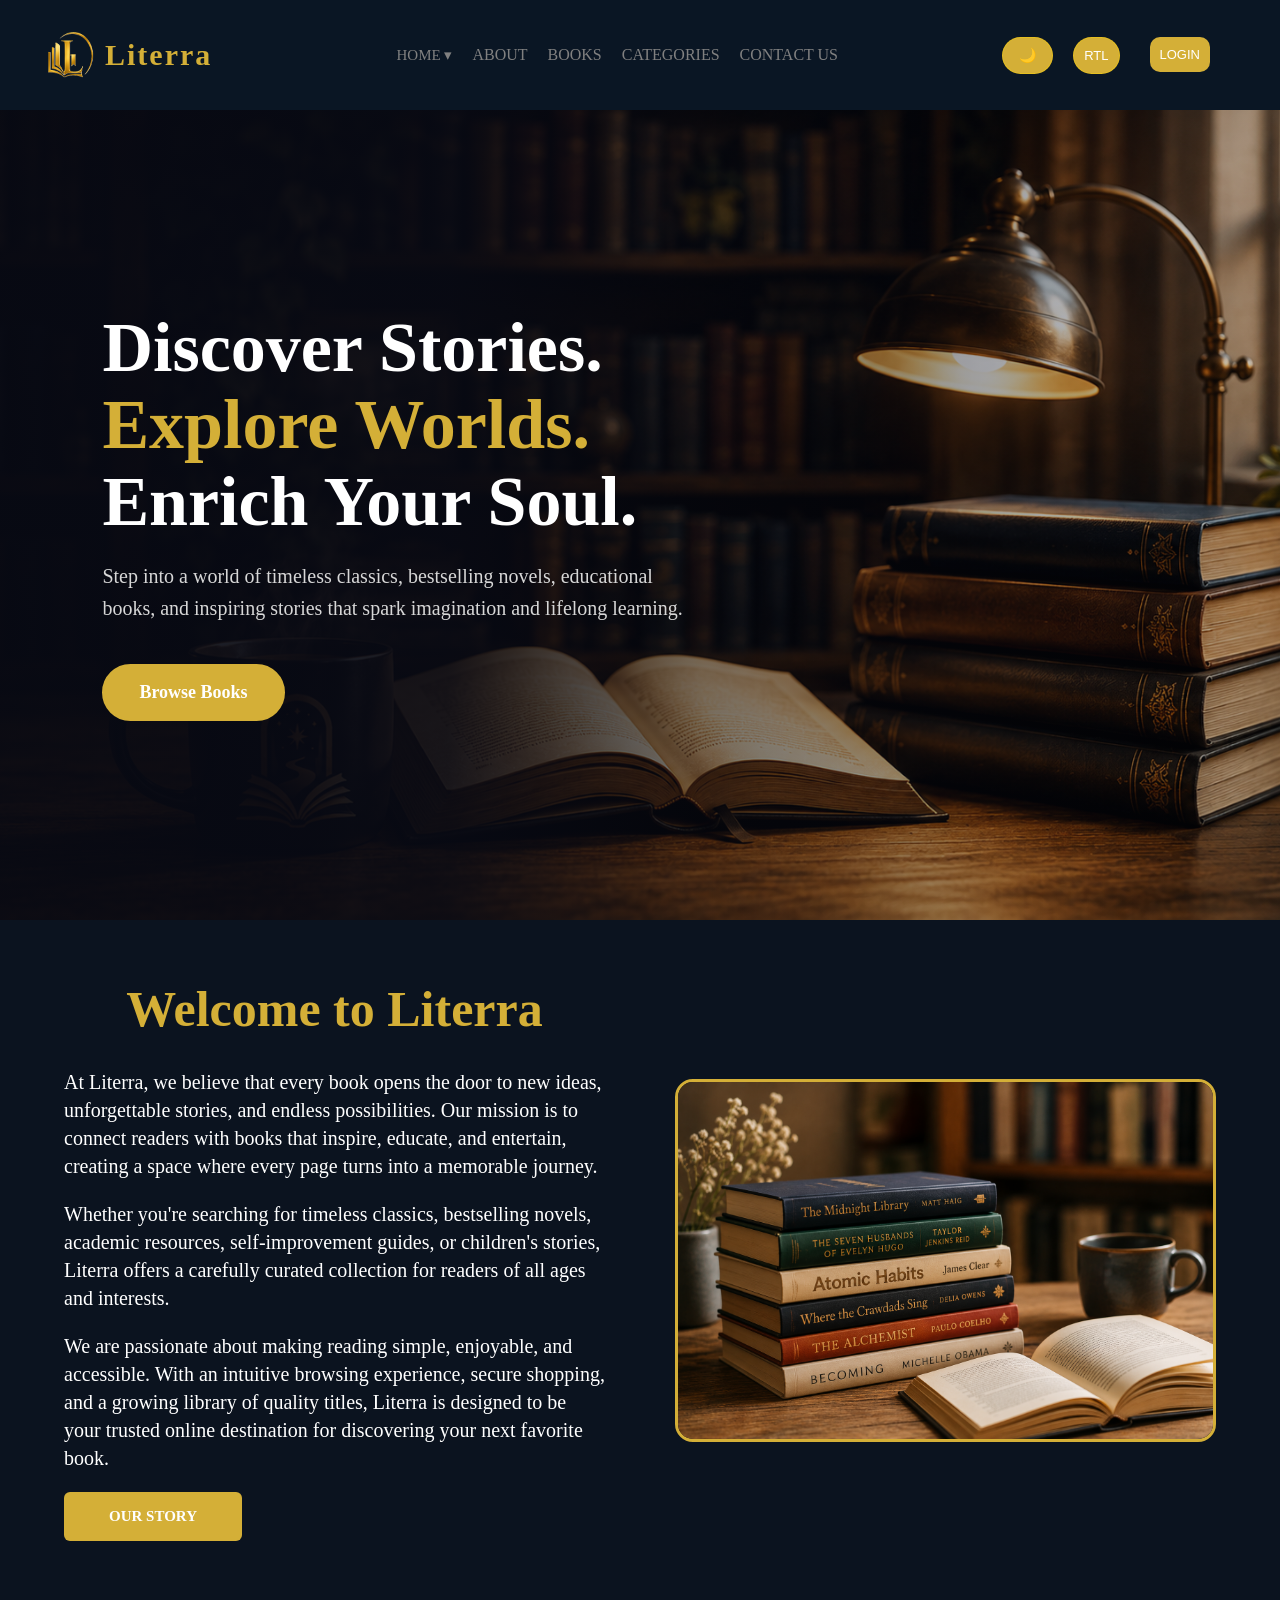
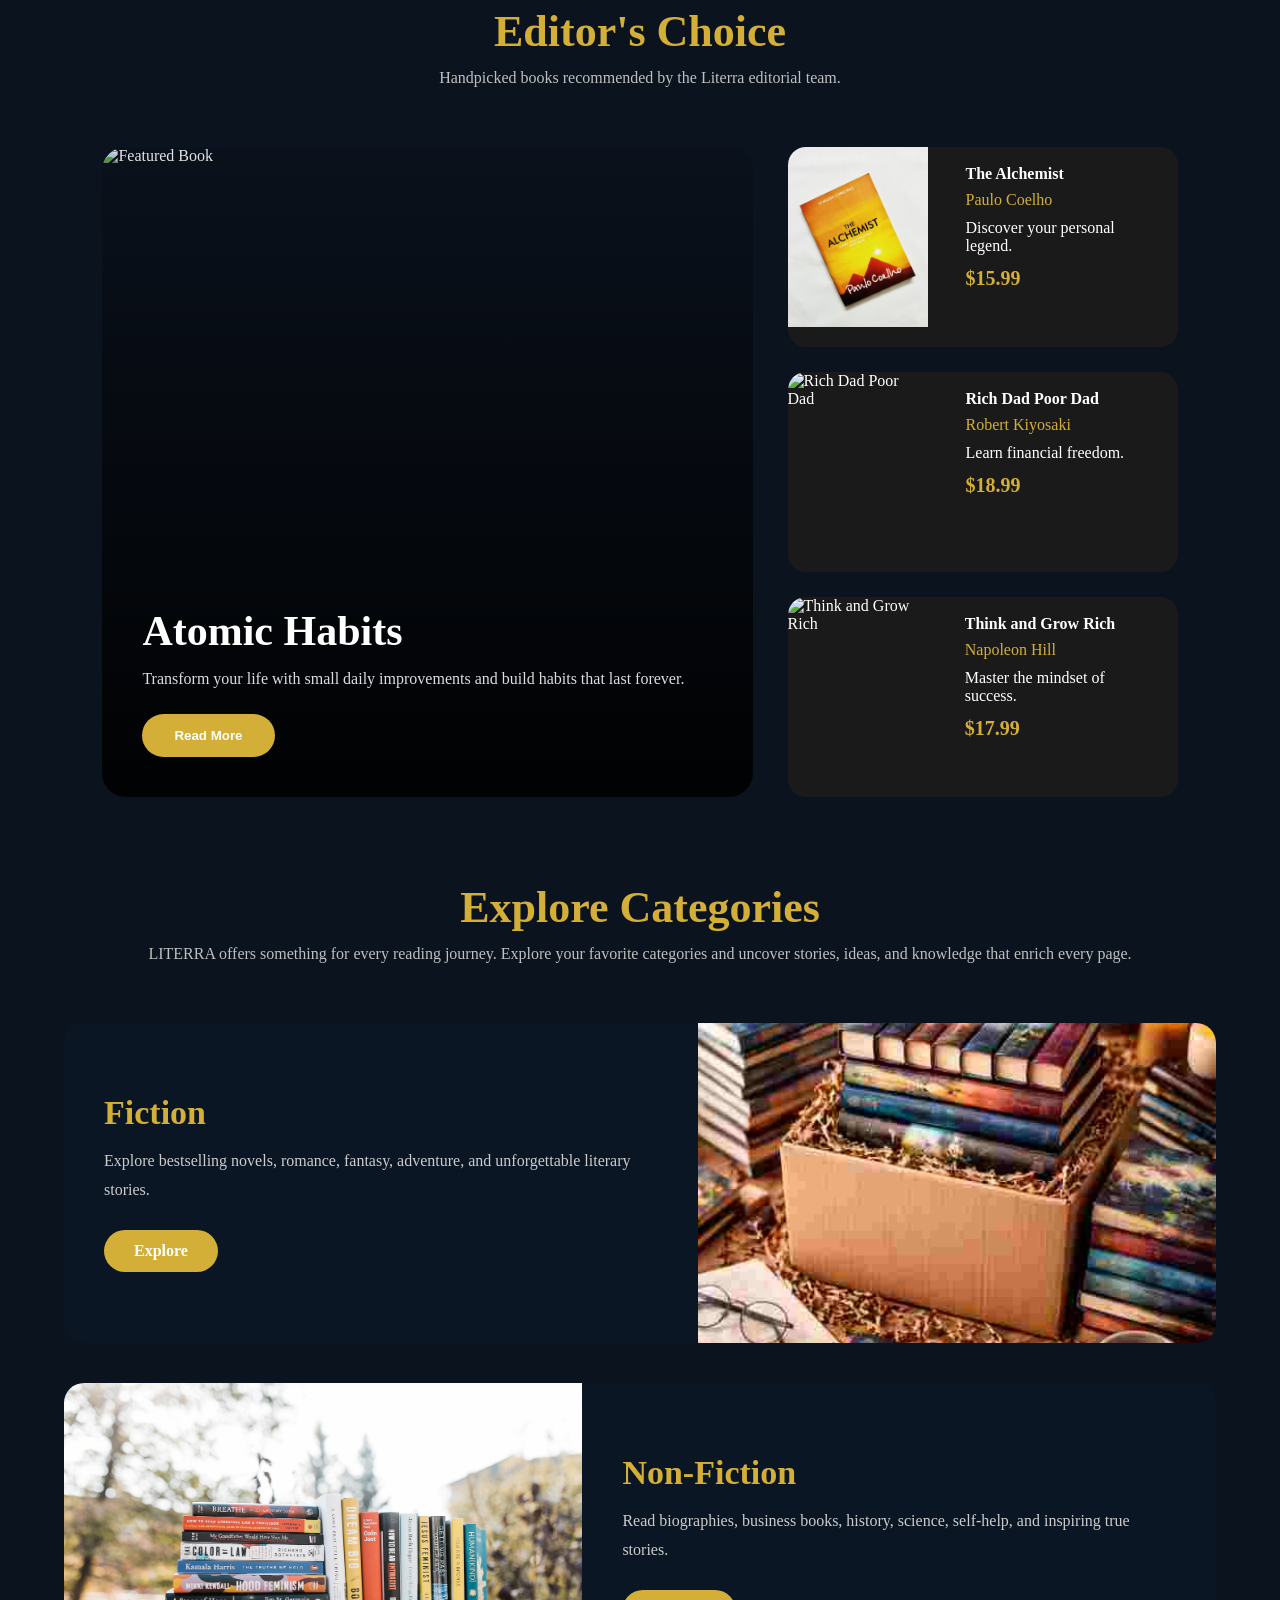
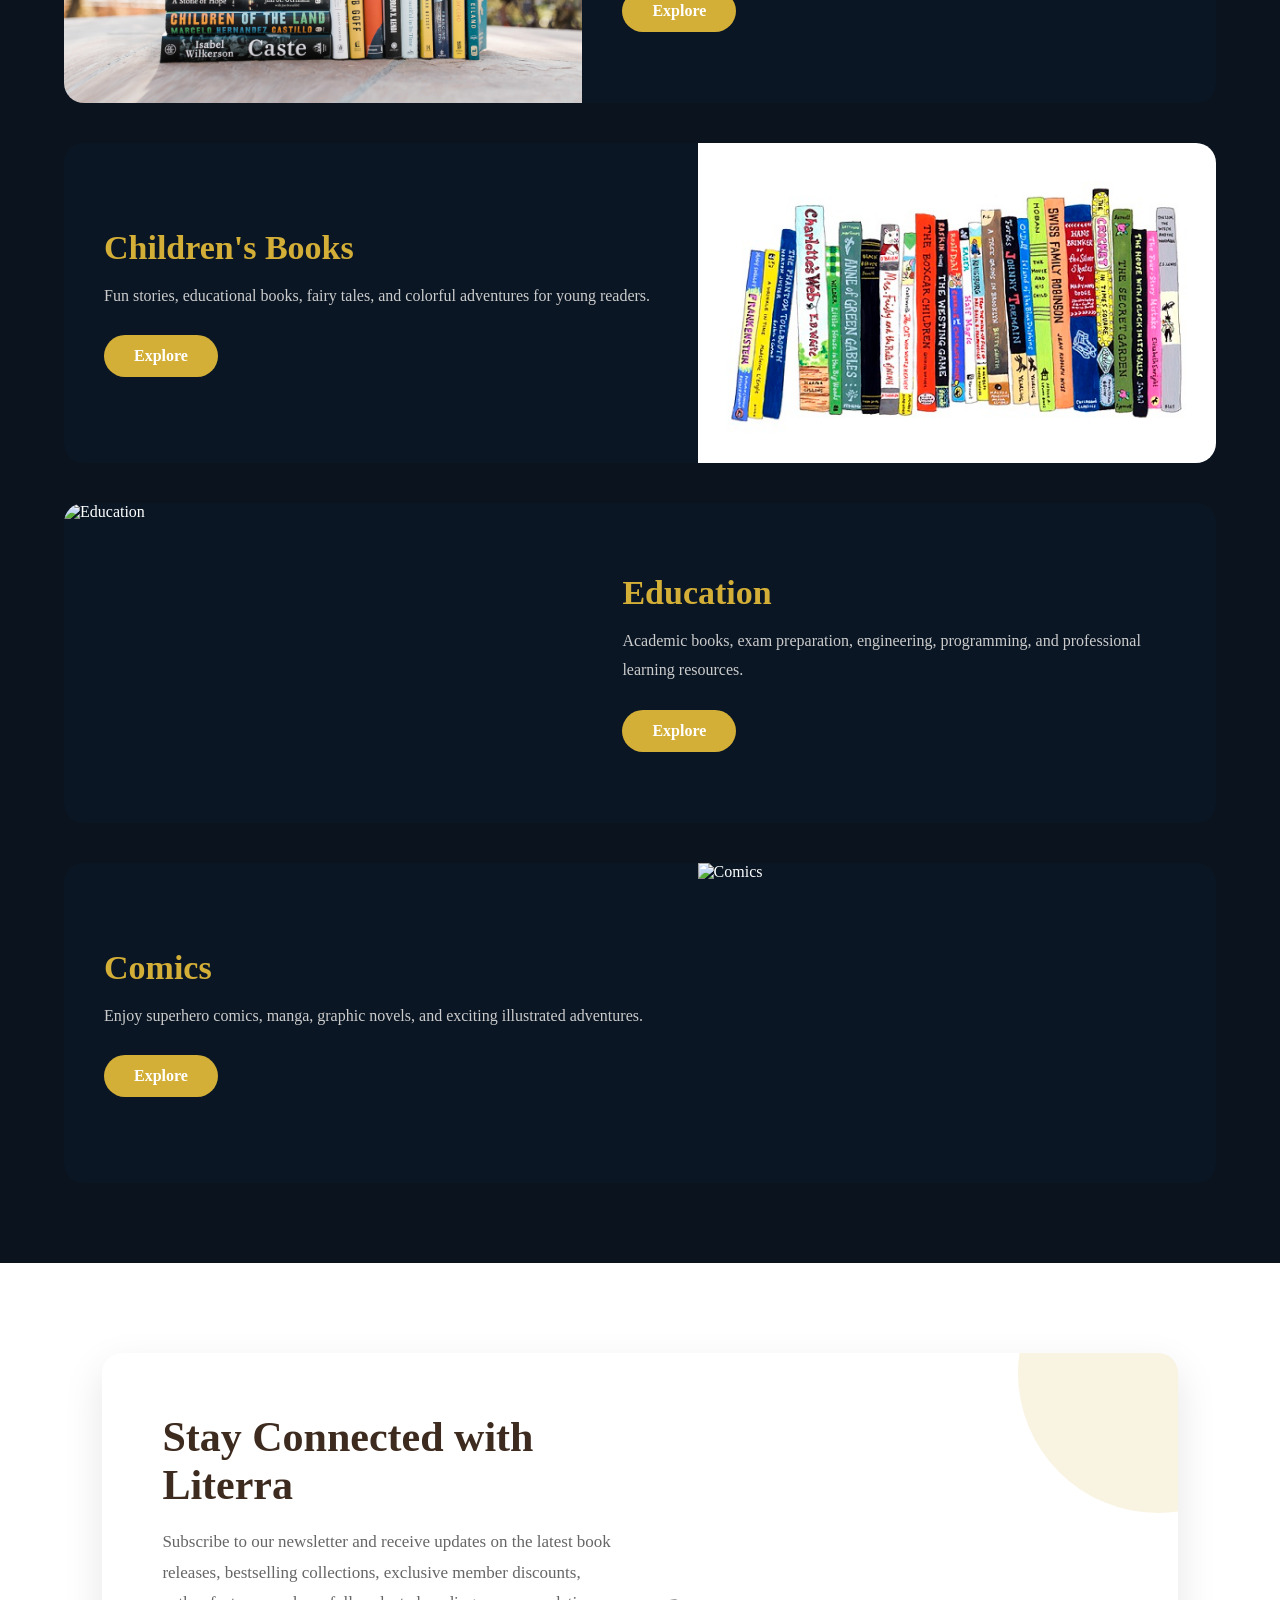
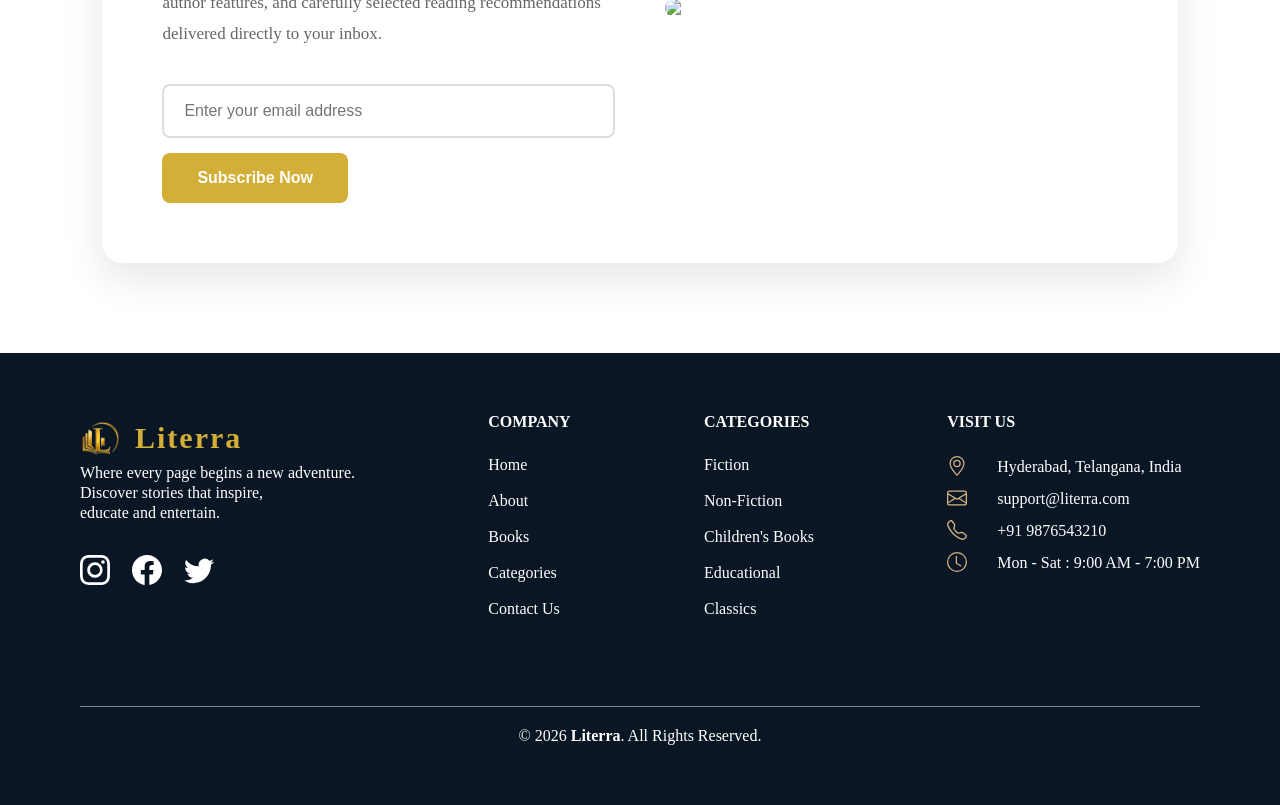
==== index.html @ e7acd0fe "first commit" ====
<!DOCTYPE html>
<html lang="en">
<head>
<meta charset="UTF-8">
<meta name="viewport" content="width=device-width, initial-scale=1.0">
<title>Literra</title>
<link rel="stylesheet" href="home.css">
</head>


<body>
    <header>
    <div class="logo">
        <img src="booksimg/logo.png" alt="Logo">
        <h1>Literra</h1>
    </div>

    <nav>
         <ul>
            <li class="dropdown">
                <a href="index.html" class="dropdown-btn">Home ▾</a>
                    <ul class="dropdown-menu">
                        <li><a href="index.html">Home 1</a></li>
                        <li><a href="home2.html">Home 2</a></li>
                    </ul>
            </li>
        <a href="ABOUT.HTML">About</a>
        <a href="books.html">Books</a>
        <a href="categories.html">Categories</a>
        <a href="contactus.html">Contact Us</a>
        </ul>
    </nav>

    <div class="buttons">
         <button class="icon-btn" id="themeBtn">🌙</button>
      <button id="rtlBtn">RTL</button>
      <a href="login.html"><button class="kiran">LOGIN</button></a>
    </div>

    </header>

<section class="hero">
  <div class="hero-content">
  <h1>
   Discover Stories.<br>
   <span>Explore Worlds.</span><br>
    Enrich Your Soul.
   </h1>
   <p>
   Step into a world of timeless classics, bestselling novels,
   educational books, and inspiring stories that spark imagination
   and lifelong learning.
   </p>
    <div class="buttons">
     <a href="#" class="btn explore">Browse Books</a>
    </div>
   </div>
</section>

<section class="about">
    <div class="about-text">

        <h1> Welcome to Literra</h1>

        <p>
           At Literra, we believe that every book opens the door to new ideas, unforgettable 
           stories, and endless possibilities. Our mission is to connect readers with books that
           inspire, educate, and entertain, creating a space where every page turns into a 
           memorable journey.
        </p>

        <p>
            Whether you're searching for timeless classics, bestselling novels, academic resources,
            self-improvement guides, or children's stories, Literra offers a carefully 
            curated collection for readers of all ages and interests.
        </p>

        <p>
            We are passionate about making reading simple, enjoyable, and accessible. With an 
            intuitive browsing experience, secure shopping, and a growing library of quality titles, 
            Literra is designed to be your trusted online destination for discovering your next 
            favorite book.
        </p>

        <a href="#" class="btn">OUR STORY</a>

    </div>

    <div class="about-image">
        <img src="booksimg/abouthome.png" alt="about">
    </div>
</section>

<section class="magazine-books">

<div class="title">
<h2>Editor's Choice</h2>
<p>Handpicked books recommended by the Literra editorial team.</p>
</div>

<div class="layout">

<div class="featured">

<img src="https://images.unsplash.com/photo-1544947950-fa07a98d237f?w=1200" alt="Featured Book">

<div class="overlay">

<div>

<h3>Atomic Habits</h3>

<p>
Transform your life with small daily improvements and build habits that last forever.
</p>

<button>Read More</button>

</div>

</div>

</div>

<div class="side-books">

<div class="book">

<img src="booksimg/THEALCHEMIST.webp" alt="The Alchemist">

<div class="info">

<h4>The Alchemist</h4>

<div class="author">Paulo Coelho</div>

<p>Discover your personal legend.</p>

<div class="price">$15.99</div>

</div>

</div>

<div class="book">

<img src="https://images.unsplash.com/photo-1519682337058-a94d519337bc?w=500" alt="Rich Dad Poor Dad">

<div class="info">

<h4>Rich Dad Poor Dad</h4>

<div class="author">Robert Kiyosaki</div>

<p>Learn financial freedom.</p>

<div class="price">$18.99</div>

</div>

</div>

<div class="book">

<img src="https://images.unsplash.com/photo-1495446815901-a7297e633e8d?w=500" alt="Think and Grow Rich">

<div class="info">

<h4>Think and Grow Rich</h4>

<div class="author">Napoleon Hill</div>

<p>Master the mindset of success.</p>

<div class="price">$17.99</div>
</div>
</div>
</div>
</div>
</section>

<section class="categories">

<div class="title">
<h2>Explore Categories</h2>
<p>LITERRA offers something for every reading journey. Explore your favorite categories and uncover stories, ideas, and knowledge that enrich every page.</p>
</div>

<div class="category">
<div class="image">
<img src="booksimg/fiction.jpg" alt="Fiction">
</div>
<div class="content">
<h3>Fiction</h3>
<p>Explore bestselling novels, romance, fantasy, adventure, and unforgettable literary stories.</p>
<a href="#">Explore</a>
</div>
</div>

<div class="category">
<div class="image">
<img src="booksimg/nonfiction.jpg" alt="Non-Fiction">
</div>
<div class="content">
<h3>Non-Fiction</h3>
<p>Read biographies, business books, history, science, self-help, and inspiring true stories.</p>
<a href="#">Explore</a>
</div>
</div>

<div class="category">
<div class="image">
<img src="booksimg/childrenbooks.jpg" alt="Children's Books">
</div>
<div class="content">
<h3>Children's Books</h3>
<p>Fun stories, educational books, fairy tales, and colorful adventures for young readers.</p>
<a href="#">Explore</a>
</div>
</div>

<div class="category">
<div class="image">
<img src="https://images.unsplash.com/photo-1524995997946-a1c2e315a42f?w=1000" alt="Education">
</div>
<div class="content">
<h3>Education</h3>
<p>Academic books, exam preparation, engineering, programming, and professional learning resources.</p>
<a href="#">Explore</a>
</div>
</div>

<div class="category">
<div class="image">
<img src="https://images.unsplash.com/photo-1511108690759-009324a90311?w=1000" alt="Comics">
</div>
<div class="content">
<h3>Comics</h3>
<p>Enjoy superhero comics, manga, graphic novels, and exciting illustrated adventures.</p>
<a href="#">Explore</a>
</div>
</div>

</section>

<section class="newsletter">

<div class="newsletter-box">

    <div class="newsletter-content">
        <h2>Stay Connected with Literra</h2>

        <p>
            Subscribe to our newsletter and receive updates on the latest book
            releases, bestselling collections, exclusive member discounts,
            author features, and carefully selected reading recommendations
            delivered directly to your inbox.
        </p>

        <form class="newsletter-form">
            <input type="email" placeholder="Enter your email address" required>
            <button type="submit">Subscribe Now</button>
        </form>
    </div>

    <div class="newsletter-image">
        <img src="https://images.unsplash.com/photo-1512820790803-83ca734da794?w=600" alt="Books">
    </div>

</div>
</section>

<footer>
<div class="footer">

    <div class="box">

        <div class="logo-container">
        <img src="booksimg/logo.png" alt="Literra Logo" class="logo">
        <h1 class="logo-name">Literra</h1>
        </div>
        <p>
            Where every page begins a new adventure.<br>
            Discover stories that inspire,<br>
            educate and entertain.
        </p>

        <div class="social">

            <i class="fab fa-instagram"> <svg xmlns="http://www.w3.org/2000/svg" width="30" height="30" fill="currentColor" class="bi bi-instagram" viewBox="0 0 16 16">
  <path d="M8 0C5.829 0 5.556.01 4.703.048 3.85.088 3.269.222 2.76.42a3.9 3.9 0 0 0-1.417.923A3.9 3.9 0 0 0 .42 2.76C.222 3.268.087 3.85.048 4.7.01 5.555 0 5.827 0 8.001c0 2.172.01 2.444.048 3.297.04.852.174 1.433.372 1.942.205.526.478.972.923 1.417.444.445.89.719 1.416.923.51.198 1.09.333 1.942.372C5.555 15.99 5.827 16 8 16s2.444-.01 3.298-.048c.851-.04 1.434-.174 1.943-.372a3.9 3.9 0 0 0 1.416-.923c.445-.445.718-.891.923-1.417.197-.509.332-1.09.372-1.942C15.99 10.445 16 10.173 16 8s-.01-2.445-.048-3.299c-.04-.851-.175-1.433-.372-1.941a3.9 3.9 0 0 0-.923-1.417A3.9 3.9 0 0 0 13.24.42c-.51-.198-1.092-.333-1.943-.372C10.443.01 10.172 0 7.998 0zm-.717 1.442h.718c2.136 0 2.389.007 3.232.046.78.035 1.204.166 1.486.275.373.145.64.319.92.599s.453.546.598.92c.11.281.24.705.275 1.485.039.843.047 1.096.047 3.231s-.008 2.389-.047 3.232c-.035.78-.166 1.203-.275 1.485a2.5 2.5 0 0 1-.599.919c-.28.28-.546.453-.92.598-.28.11-.704.24-1.485.276-.843.038-1.096.047-3.232.047s-2.39-.009-3.233-.047c-.78-.036-1.203-.166-1.485-.276a2.5 2.5 0 0 1-.92-.598 2.5 2.5 0 0 1-.6-.92c-.109-.281-.24-.705-.275-1.485-.038-.843-.046-1.096-.046-3.233s.008-2.388.046-3.231c.036-.78.166-1.204.276-1.486.145-.373.319-.64.599-.92s.546-.453.92-.598c.282-.11.705-.24 1.485-.276.738-.034 1.024-.044 2.515-.045zm4.988 1.328a.96.96 0 1 0 0 1.92.96.96 0 0 0 0-1.92m-4.27 1.122a4.109 4.109 0 1 0 0 8.217 4.109 4.109 0 0 0 0-8.217m0 1.441a2.667 2.667 0 1 1 0 5.334 2.667 2.667 0 0 1 0-5.334"/>
</svg></i>
            <i class="fab fa-facebook"> <svg xmlns="http://www.w3.org/2000/svg" width="30" height="30" fill="currentColor" class="bi bi-facebook" viewBox="0 0 16 16">
  <path d="M16 8.049c0-4.446-3.582-8.05-8-8.05C3.58 0-.002 3.603-.002 8.05c0 4.017 2.926 7.347 6.75 7.951v-5.625h-2.03V8.05H6.75V6.275c0-2.017 1.195-3.131 3.022-3.131.876 0 1.791.157 1.791.157v1.98h-1.009c-.993 0-1.303.621-1.303 1.258v1.51h2.218l-.354 2.326H9.25V16c3.824-.604 6.75-3.934 6.75-7.951"/>
</svg></i>
            <i class="fab fa-twitter"> <svg xmlns="http://www.w3.org/2000/svg" width="30" height="30" fill="currentColor" class="bi bi-twitter" viewBox="0 0 16 16">
  <path d="M5.026 15c6.038 0 9.341-5.003 9.341-9.334q.002-.211-.006-.422A6.7 6.7 0 0 0 16 3.542a6.7 6.7 0 0 1-1.889.518 3.3 3.3 0 0 0 1.447-1.817 6.5 6.5 0 0 1-2.087.793A3.286 3.286 0 0 0 7.875 6.03a9.32 9.32 0 0 1-6.767-3.429 3.29 3.29 0 0 0 1.018 4.382A3.3 3.3 0 0 1 .64 6.575v.045a3.29 3.29 0 0 0 2.632 3.218 3.2 3.2 0 0 1-.865.115 3 3 0 0 1-.614-.057 3.28 3.28 0 0 0 3.067 2.277A6.6 6.6 0 0 1 .78 13.58a6 6 0 0 1-.78-.045A9.34 9.34 0 0 0 5.026 15"/>
</svg></i>

        </div>

    </div>

    <div class="box">

        <h3>COMPANY</h3>

        <a href="#">Home</a>
        <a href="#">About</a>
        <a href="#">Books</a>
        <a href="#">Categories</a>
        <a href="#">Contact Us</a>

    </div>

    <div class="box">

        <h3>CATEGORIES</h3>

        <a href="#">Fiction</a>
        <a href="#">Non-Fiction</a>
        <a href="#">Children's Books</a>
        <a href="#">Educational</a>
        <a href="#">Classics</a>

    </div>

    

    <div class="box contact">

        <h3> VISIT US</h3>

        <p>
            <i class="fa-solid fa-location-dot"> <svg xmlns="http://www.w3.org/2000/svg" width="20" height="20" fill="currentColor" class="bi bi-geo-alt" viewBox="0 0 16 16">
  <path d="M12.166 8.94c-.524 1.062-1.234 2.12-1.96 3.07A32 32 0 0 1 8 14.58a32 32 0 0 1-2.206-2.57c-.726-.95-1.436-2.008-1.96-3.07C3.304 7.867 3 6.862 3 6a5 5 0 0 1 10 0c0 .862-.305 1.867-.834 2.94M8 16s6-5.686 6-10A6 6 0 0 0 2 6c0 4.314 6 10 6 10"/>
  <path d="M8 8a2 2 0 1 1 0-4 2 2 0 0 1 0 4m0 1a3 3 0 1 0 0-6 3 3 0 0 0 0 6"/>
</svg></i>
            Hyderabad, Telangana, India
        </p>

        <p>
            <i class="fa-solid fa-envelope"> <svg xmlns="http://www.w3.org/2000/svg" width="20" height="20" fill="currentColor" class="bi bi-envelope" viewBox="0 0 16 16">
  <path d="M0 4a2 2 0 0 1 2-2h12a2 2 0 0 1 2 2v8a2 2 0 0 1-2 2H2a2 2 0 0 1-2-2zm2-1a1 1 0 0 0-1 1v.217l7 4.2 7-4.2V4a1 1 0 0 0-1-1zm13 2.383-4.708 2.825L15 11.105zm-.034 6.876-5.64-3.471L8 9.583l-1.326-.795-5.64 3.47A1 1 0 0 0 2 13h12a1 1 0 0 0 .966-.741M1 11.105l4.708-2.897L1 5.383z"/>
</svg></i>
            support@literra.com
        </p>

        <p>
            <i class="fa-solid fa-phone"> <svg xmlns="http://www.w3.org/2000/svg" width="20" height="20" fill="currentColor" class="bi bi-telephone" viewBox="0 0 16 16">
  <path d="M3.654 1.328a.678.678 0 0 0-1.015-.063L1.605 2.3c-.483.484-.661 1.169-.45 1.77a17.6 17.6 0 0 0 4.168 6.608 17.6 17.6 0 0 0 6.608 4.168c.601.211 1.286.033 1.77-.45l1.034-1.034a.678.678 0 0 0-.063-1.015l-2.307-1.794a.68.68 0 0 0-.58-.122l-2.19.547a1.75 1.75 0 0 1-1.657-.459L5.482 8.062a1.75 1.75 0 0 1-.46-1.657l.548-2.19a.68.68 0 0 0-.122-.58zM1.884.511a1.745 1.745 0 0 1 2.612.163L6.29 2.98c.329.423.445.974.315 1.494l-.547 2.19a.68.68 0 0 0 .178.643l2.457 2.457a.68.68 0 0 0 .644.178l2.189-.547a1.75 1.75 0 0 1 1.494.315l2.306 1.794c.829.645.905 1.87.163 2.611l-1.034 1.034c-.74.74-1.846 1.065-2.877.702a18.6 18.6 0 0 1-7.01-4.42 18.6 18.6 0 0 1-4.42-7.009c-.362-1.03-.037-2.137.703-2.877z"/>
</svg></i>
            +91 9876543210
        </p>

        <p>
            <i class="fa-regular fa-clock"> <svg xmlns="http://www.w3.org/2000/svg" width="20" height="20" fill="currentColor" class="bi bi-clock" viewBox="0 0 16 16">
  <path d="M8 3.5a.5.5 0 0 0-1 0V9a.5.5 0 0 0 .252.434l3.5 2a.5.5 0 0 0 .496-.868L8 8.71z"/>
  <path d="M8 16A8 8 0 1 0 8 0a8 8 0 0 0 0 16m7-8A7 7 0 1 1 1 8a7 7 0 0 1 14 0"/>
</svg></i>
            Mon - Sat : 9:00 AM - 7:00 PM
        </p>

    </div>

</div>

<div class="copyright">
    &copy; 2026 <strong>Literra</strong>. All Rights Reserved.
</div>
</footer>

<script>
/* Theme Toggle Handler */
const themeBtn = document.getElementById("themeBtn");

themeBtn.addEventListener("click", function(){
    document.body.classList.toggle("light-mode");

    if (document.body.classList.contains("light-mode")) {
        themeBtn.textContent = "☀️";
    } else {
        themeBtn.textContent = "🌙";
    }
});

/* Scroll Reveal Observer */
const cards = document.querySelectorAll(".book");

const observer = new IntersectionObserver(
    entries => {
        entries.forEach(entry => {
            if(entry.isIntersecting){
                entry.target.style.opacity = "1";
                entry.target.style.transform = "translateY(0)";
            }
        });
    },
    {threshold: 0.1}
);

cards.forEach(card => {
    card.style.opacity = "0";
    card.style.transform = "translateY(25px)";
    card.style.transition = "opacity .6s ease, transform .6s ease";
    observer.observe(card);
});

/* RTL Toggle Handler */
const rtlBtn = document.getElementById("rtlBtn");

rtlBtn.addEventListener("click", function(){
    document.body.classList.toggle("rtl");

    if(document.body.classList.contains("rtl")){
        document.documentElement.dir = "rtl";
        rtlBtn.innerHTML = "LTR";
    } else {
        document.documentElement.dir = "ltr";
        rtlBtn.innerHTML = "RTL";
    }
});
</script>

</body>
</html>
---- home.css ----
* {
    margin: 0;
    padding: 0;
    box-sizing: border-box;
}

html {
    scroll-behavior: smooth;
}

body {
    background-color: #0b131f;
    color: #ffffff;
    font-family: 'Times New Roman', serif;
    transition: background-color 0.3s ease, color 0.3s ease;
}

img {
    width: 80%;
    display: block;
}

a {
    text-decoration: none;
    color: inherit;
}

ul {
    list-style: none;
}

/* ==================== HEADER & NAV ==================== */
header {
    background: rgb(10,22,36);
    display: flex;
    align-items: center;
    position: sticky;
    top: 0;
    z-index: 500;
    flex-direction: row;
    justify-content: space-between;
    padding: 30px;
    transition: background 0.3s ease;
}

.logo {
    display: flex;
    align-items: center;
}

.logo img {
    width: 50px;
    height: 50px;
    margin-left: 15px;
    border-radius: 30%;
}

.logo h1 {
    color: #D4AF37;
    font-size: 30px;
    font-family: 'Times New Roman', serif;
    letter-spacing: 2px;
    font-weight: bold;
    margin-left: 10px;
}

nav a {
    color: grey;
    text-decoration: none;
    margin-left: 20px;
    font-size: 16px;
    text-transform: uppercase;
    text-align: center;
    justify-content: space-between;
    transition: color 0.3s ease;
}

nav a:hover {
    color: #D4AF37;
}

.navbar {
    height: 60px;
    display: flex;
    justify-content: center;
    align-items: center;
}

nav ul {
    display: flex;
    gap: 0px;
}

nav ul li a {
    color: #FFFFFF;
    font-size: 15px;
    font-weight: 500;
    transition: color 0.3s ease;
}

nav ul li a:hover {
    color: #D4AF37;
}

.dropdown {
    position: relative;
    display: inline-block;
}

.dropdown-btn {
    display: inline-flex;
    align-items: center;
    gap: 5px;
    cursor: pointer;
    color: grey;
}

.dropdown-menu {
    display: none;
    position: absolute;
    top: 100%;
    left: 0;
    min-width: 150px;
    background: rgb(10,22,36);
    border: 1px solid #D4AF37;
    border-radius: 12px;
    box-shadow: 0 12px 30px rgba(0, 0, 0, 0.5);
    padding: 8px 0;
    z-index: 1000;
    flex-direction: column;
    gap: 0;
}

.dropdown-menu li {
    width: 100%;
}

.dropdown-menu li a {
    display: block;
    padding: 10px 20px;
    font-size: 14px;
    color: #FFFFFF;
    white-space: nowrap;
    transition: background 0.3s ease, color 0.3s ease;
}

.dropdown-menu li a:hover {
    background: #D4AF37;
    color: black;
}

.dropdown:hover .dropdown-menu {
    display: flex;
}

.header-actions {
    display: flex;
    align-items: center;
    gap: 12px;
}

#themeBtn,
#rtlBtn {
    cursor: pointer;
    background: #D4AF37;
    color: #FFFFFF;
    border: 1px solid rgba(255, 215, 0, 0.4);
    padding: 8px 16px;
    border-radius: 30px;
    font-size: 14px;
    transition: all 0.3s ease;
}

#themeBtn:hover,
#rtlBtn:hover {
    background: #D4AF37;
    border-color: #D4AF37;
    color: rgb(10,22,36);
    transform: translateY(-2px);
}

#rtlBtn {
    padding: 10px;
    font-size: small;
    margin-right: 10px;
}

.kiran {
    background-color: #D4AF37;
    color: white;
    padding: 10px;
    text-align: center;
    font-size: small;
    gap: 10px;
    border-radius: 10px;
    margin-right: 40px;
    border: none;
}

.kiran:hover {
    color: rgb(10,22,36);
    cursor: pointer;
    transform: translateY(-2px);
}

/* RTL Styles */
body.rtl {
    direction: rtl;
}

body.rtl .navbar,
body.rtl .nav-links,
body.rtl .actions {
    flex-direction: row-reverse;
}

body.rtl .dropdown-menu {
    left: auto;
    right: 0;
}

/* ==================== HERO SECTION ==================== */
.hero {
    width: 100%;
    height: 90vh;
    background:
        linear-gradient(to right,
        rgba(8,10,20,.92) 35%,
        rgba(8,10,20,.55) 55%,
        rgba(8,10,20,.2)),
        url("booksimg/herohome.png") center/cover no-repeat;
    display: flex;
    align-items: center;
    padding: 0 8%;
}

.hero-content {
    max-width: 600px;
}

.hero h1 {
    color: #fff;
    font-size: 70px;
    line-height: 1.1;
    margin-bottom: 20px;
}

.hero h1 span {
    color: #d4af37;
}

.hero p {
    color: #d7d7d7;
    font-size: 20px;
    line-height: 32px;
    margin-bottom: 40px;
}

.buttons {
    display: flex;
    gap: 20px;
}

.btn {
    display: inline-block;
    padding: 16px 45px;
    background: #D4AF37;
    color: white;
    text-decoration: none;
    font-size: 15px;
    font-weight: bold;
    border-radius: 6px;
    transition: 0.3s;
}

.btn:hover {
    background: #d4af37;
    color: BLACK;
}

.explore {
    color: #fff;
    border: 2px solid #d4af37;
    background-color: #d4af37;
    border-radius: 50px;
    font-size: 18px;
    padding: 16px 35px;
}

.explore:hover {
    background: rgb(10,22,36);
    color: WHITE;
}

/* ==================== ABOUT SECTION ==================== */
.about {
    width: 90%;
    margin: 60px auto;
    display: flex;
    justify-content: space-between;
    align-items: center;
    gap: 70px;
}

.about-text {
    flex: 1;
}

.about-text h1 {
    font-size: 50px;
    color: #d4af37;
    margin-bottom: 10px;
    text-align: center;
    padding-bottom: 20px;
}

.about-text p {
    font-size: 20px;
    color: inherit;
    line-height: 1.4;
    margin-bottom: 20px;
}

.about-image {
    flex: 1;
}

.about-image img {
    width: 100%;
    height: 100%;
    border: 3px solid #d4af37;
    border-radius: 18px;
    display: block;
}

/* ==================== MAGAZINE & BOOKS SECTION ==================== */
.magazine-books {
    padding: 5px 8%;
}

.title {
    text-align: center;
    margin-bottom: 60px;
}

.title h2 {
    color: #D4AF37;
    font-size: 44px;
}

.title p {
    color: #bfbfbf;
    margin-top: 12px;
}

.layout {
    display: grid;
    grid-template-columns: 2fr 1.2fr;
    gap: 35px;
}

.featured {
    position: relative;
    overflow: hidden;
    border-radius: 24px;
    height: 650px;
}

.featured img {
    width: 100%;
    height: 100%;
    object-fit: cover;
    transition: .5s;
}

.featured:hover img {
    transform: scale(1.08);
}

.overlay {
    position: absolute;
    inset: 0;
    background: linear-gradient(to top, rgba(0,0,0,.92), rgba(0,0,0,.1));
    display: flex;
    align-items: flex-end;
    padding: 40px;
}

.overlay h3 {
    font-size: 42px;
    margin-bottom: 10px;
    color: #fff;
}

.overlay p {
    color: #ddd;
    line-height: 1.8;
    margin-bottom: 20px;
}

.overlay button {
    padding: 14px 32px;
    border: none;
    border-radius: 40px;
    background: #D4AF37;
    color: white;
    font-weight: 600;
    cursor: pointer;
}

.overlay button:HOVER {
    background-color: #D4AF37;
    cursor: pointer;
    color: black;
}

.side-books {
    display: grid;
    grid-template-columns: 1fr;
    gap: 25px;
}

.book {
    display: flex;
    gap: 20px;
    background: #1a1a1a;
    border-radius: 18px;
    overflow: hidden;
    transition: .4s;
}

.book:hover {
    transform: translateX(8px);
    box-shadow: 0 15px 30px rgba(212,175,55,.2);
}

.book img {
    width: 140px;
    height: 180px;
    object-fit: cover;
}

.info {
    padding: 18px;
    color: WHITE;
}

.info h4 {
    margin-bottom: 8px;
    color: #fff;
}

.author {
    color: #D4AF37;
    margin-bottom: 10px;
}

.price {
    margin-top: 12px;
    color: #D4AF37;
    font-weight: 600;
    font-size: 20px;
}

/* ==================== CATEGORIES SECTION ==================== */
.categories {
    width: 90%;
    margin: 80px auto;
}

.category {
    display: flex;
    align-items: center;
    background: rgb(10,22,36);
    border-radius: 20px;
    overflow: hidden;
    margin-bottom: 40px;
    transition: .4s;
}

.category:hover {
    transform: translateY(-8px);
    box-shadow: 0 20px 40px rgba(212,175,55,.2);
}

.category:nth-child(even) {
    flex-direction: row-reverse;
}

.image {
    width: 45%;
}

.image img {
    width: 100%;
    height: 320px;
    object-fit: cover;
    display: block;
}

.content {
    width: 55%;
    padding: 40px;
}

.content h3 {
    font-family: 'Cinzel', serif, system-ui;
    color: #D4AF37;
    font-size: 34px;
    margin-bottom: 15px;
}

.content p {
    color: #ccc;
    line-height: 1.8;
    margin-bottom: 25px;
}

.content a {
    display: inline-block;
    padding: 12px 30px;
    background: #D4AF37;
    color: white;
    text-decoration: none;
    border-radius: 30px;
    font-weight: 600;
}

.content a:hover {
    background: #D4AF37;
    color: black;
    cursor: pointer;
}

/* ==================== NEWSLETTER SECTION ==================== */
.newsletter {
    padding: 90px 8%;
    background: WHITE;
    transition: background 0.3s ease;
}

.newsletter-box {
    max-width: 1100px;
    margin: auto;
    background: #FFFF;
    border-radius: 20px;
    display: flex;
    align-items: center;
    justify-content: space-between;
    gap: 50px;
    padding: 60px;
    box-shadow: 0 15px 40px rgba(0,0,0,0.1);
    overflow: hidden;
    position: relative;
}

.newsletter-box::before {
    content: "";
    position: absolute;
    width: 280px;
    height: 280px;
    background: #D4AF37;
    border-radius: 50%;
    top: -120px;
    right: -120px;
    opacity: .15;
}

.newsletter-content {
    flex: 1;
}

.newsletter-content h2 {
    font-size: 42px;
    color: #3d2b1f;
    margin-bottom: 18px;
}

.newsletter-content p {
    color: #666;
    font-size: 17px;
    line-height: 1.8;
    margin-bottom: 35px;
}

.newsletter-form {
    display: flex;
    gap: 15px;
    flex-wrap: wrap;
}

.newsletter-form input {
    flex: 1;
    min-width: 260px;
    padding: 16px 20px;
    border: 2px solid #ddd;
    border-radius: 8px;
    outline: none;
    font-size: 16px;
    transition: .3s;
}

.newsletter-form input:focus {
    border-color: #D4AF37;
}

.newsletter-form button {
    padding: 16px 35px;
    background: #D4AF37;
    color: #fff;
    border: none;
    border-radius: 8px;
    font-size: 16px;
    font-weight: bold;
    cursor: pointer;
    transition: .3s;
}

.newsletter-form button:hover {
    background: #D4AF37;
    color: black;
    cursor: pointer;
}

.newsletter-image {
    flex: 1;
    text-align: center;
}

.newsletter-image img {
    width: 100%;
    max-width: 350px;
    border-radius: 40PX;
}

/* ==================== FOOTER ==================== */
footer {
    background: rgb(10,22,36);
    color: white;
    padding: 60px 80px;
    transition: background 0.3s ease, color 0.3s ease;
}

.footer {
    display: flex;
    justify-content: space-between;
    flex-wrap: wrap;
}

.box {
    min-width: 80px;
    margin-bottom: 30px;
}

.logo-container {
    display: flex;
    align-items: center;
    gap: 15px;
    width: 50px;
    height: 50px;
}

.logo-name {
    color: #D4AF37;
    font-size: 30px;
    font-family: 'Times New Roman', serif;
    font-weight: bold;
    letter-spacing: 2px;
    margin: 0;
}

.box h2 {
    color: #D4AF37;
    margin-bottom: 25px;
}

.box h3 {
    font-size: 16px;
    color: white;
    margin-bottom: 25px;
}

.box p {
    line-height: 20px;
    font-size: 16px;
}

.box a {
    display: block;
    color: white;
    text-decoration: none;
    margin-bottom: 18px;
    font-size: 16px;
}

.box a:hover {
    color: gold;
}

.logo {
    font-size: 25px;
    color: gold;
}

.social {
    margin-top: 25px;
}

.social i {
    font-size: 40px;
    margin-right: 18px;
    cursor: pointer;
}

.social i:hover {
    color: gold;
}

.contact p {
    display: flex;
    align-items: center;
    margin-bottom: 10px;
}

.contact i {
    color: #d4b483;
    font-size: 24px;
    width: 40px;
    margin-right: 10px;
}

.copyright {
    text-align: center;
    margin-top: 40px;
    border-top: 1px solid gray;
    padding-top: 20px;
    font-size: 16px;
}

/* ==================== MEDIA QUERIES ==================== */
@media(max-width:992px) {
    .about {
        flex-direction: column;
    }

    .about-text h1 {
        font-size: 50px;
    }

    .about-text {
        text-align: center;
    }

    .btn {
        margin: auto;
    }
}

@media(max-width:900px) {
    .layout {
        grid-template-columns: 1fr;
    }

    .featured {
        height: 500px;
    }

    .category,
    .category:nth-child(even) {
        flex-direction: column;
    }

    .image,
    .content {
        width: 100%;
    }

    .image img {
        height: 250px;
    }

    .content {
        text-align: center;
    }

    .newsletter-box {
        flex-direction: column;
        text-align: center;
        padding: 40px 30px;
    }

    .newsletter-form {
        justify-content: center;
    }

    .newsletter-form input,
    .newsletter-form button {
        width: 100%;
    }

    .newsletter-content h2 {
        font-size: 34px;
    }
}

@media(max-width:768px) {
    .hero {
        height: 90vh;
        padding: 40px;
    }

    .hero h1 {
        font-size: 42px;
    }

    .hero p {
        font-size: 17px;
    }

    .buttons {
        flex-direction: column;
    }

    .btn {
        width: 220px;
        text-align: center;
    }
}

/* ==================== LIGHT MODE OVERRIDES ==================== */
body.light-mode {
    background: #f5f2eb;
    color: #182331;
}

body.light-mode header {
    background: #ffffff;
    box-shadow: 0 2px 10px rgba(0,0,0,0.05);
}

body.light-mode nav a,
body.light-mode .dropdown-btn {
    color: #182331;
}

body.light-mode nav a:hover,
body.light-mode .dropdown-btn:hover {
    color: #b89455;
}

body.light-mode .dropdown-menu {
    background: #ffffff;
    border-color: #b89455;
}

body.light-mode .dropdown-menu li a {
    color: #182331;
}

body.light-mode .dropdown-menu li a:hover {
    background: #b89455;
    color: #ffffff;
}

body.light-mode .about-text p {
    color: #182331;
}

body.light-mode .title p {
    color: #555555;
}

body.light-mode .book {
    background: #ffffff;
    border: 1px solid rgba(0,0,0,0.08);
}

body.light-mode .info h4 {
    color: #182331;
}

body.light-mode .category {
    background: #ffffff;
    border: 1px solid rgba(0,0,0,0.08);
}

body.light-mode .content p {
    color: #444444;
}

body.light-mode .newsletter {
    background: #ebe6dc;
}

body.light-mode .newsletter-box {
    background: #ffffff;
}

body.light-mode footer {
    background: #182331;
    color: #ffffff;
}

body.light-mode .box h3,
body.light-mode .box a {
    color: #ffffff;
}
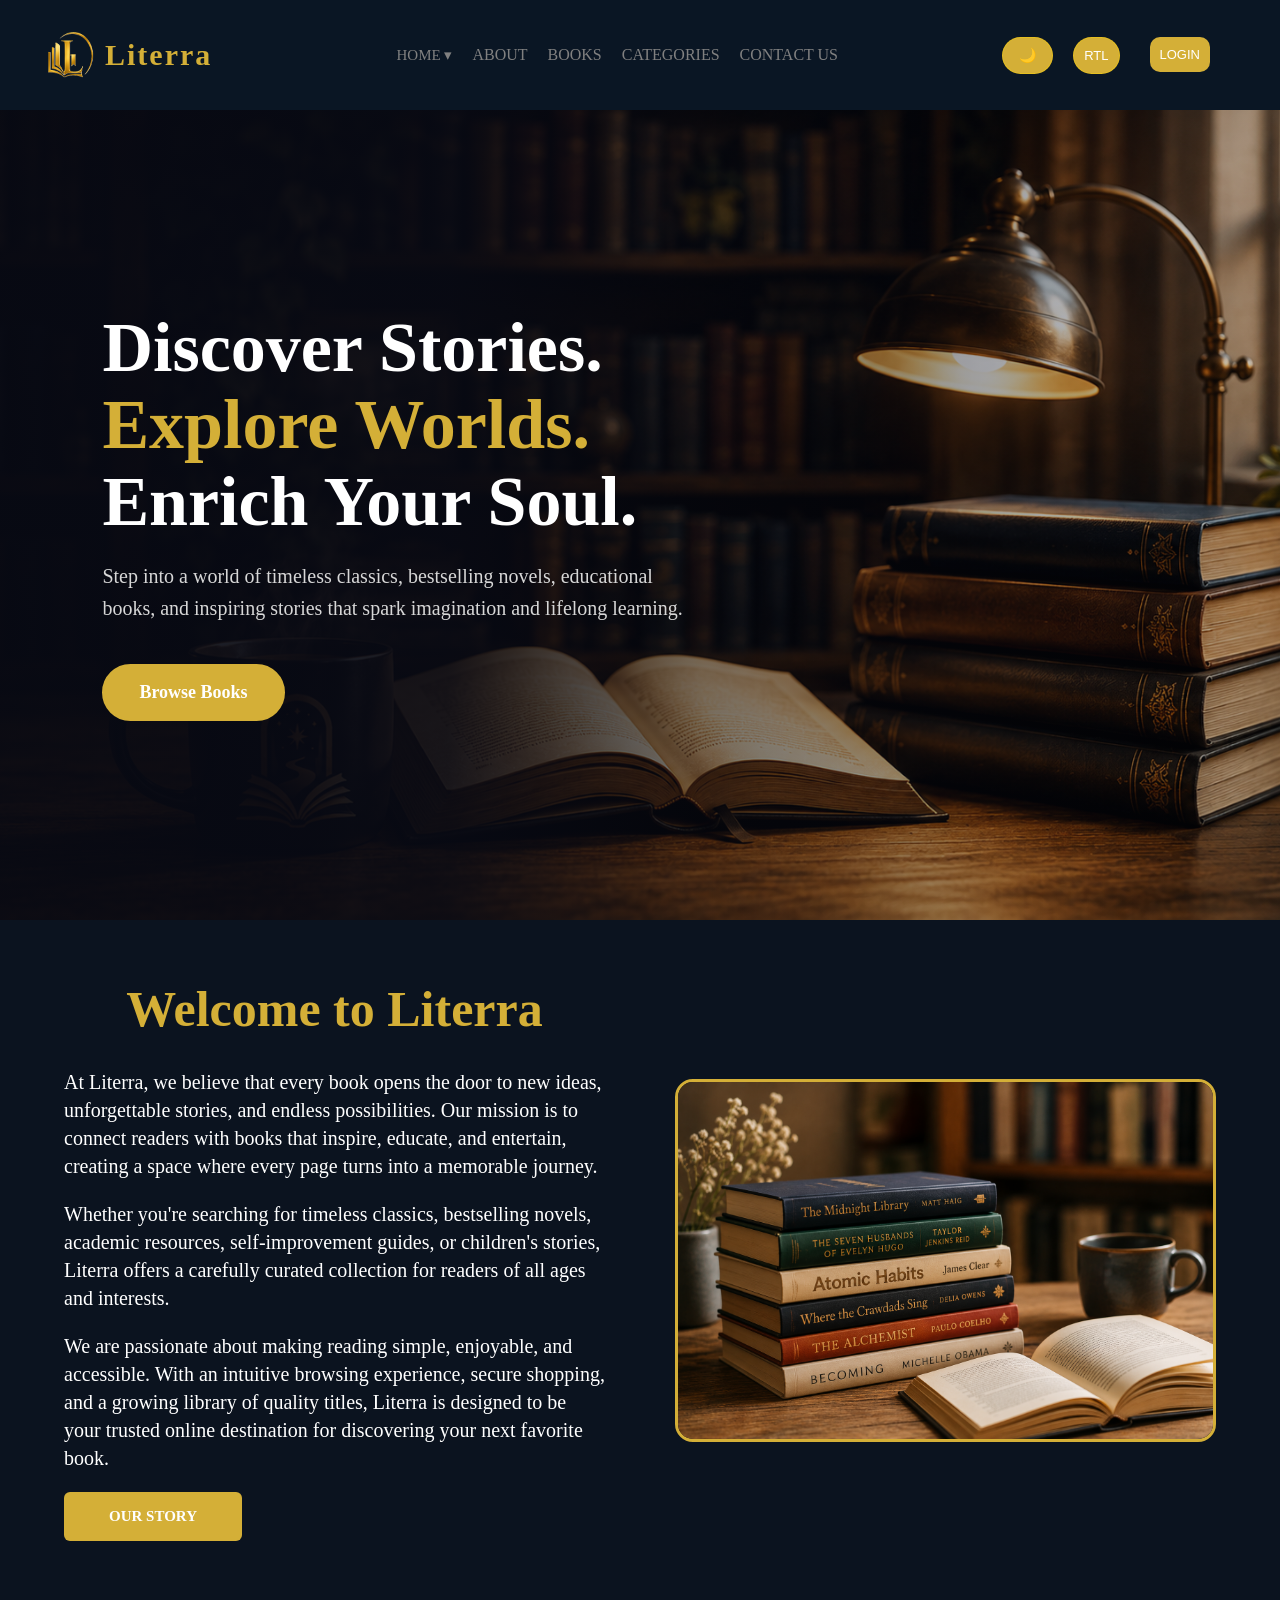
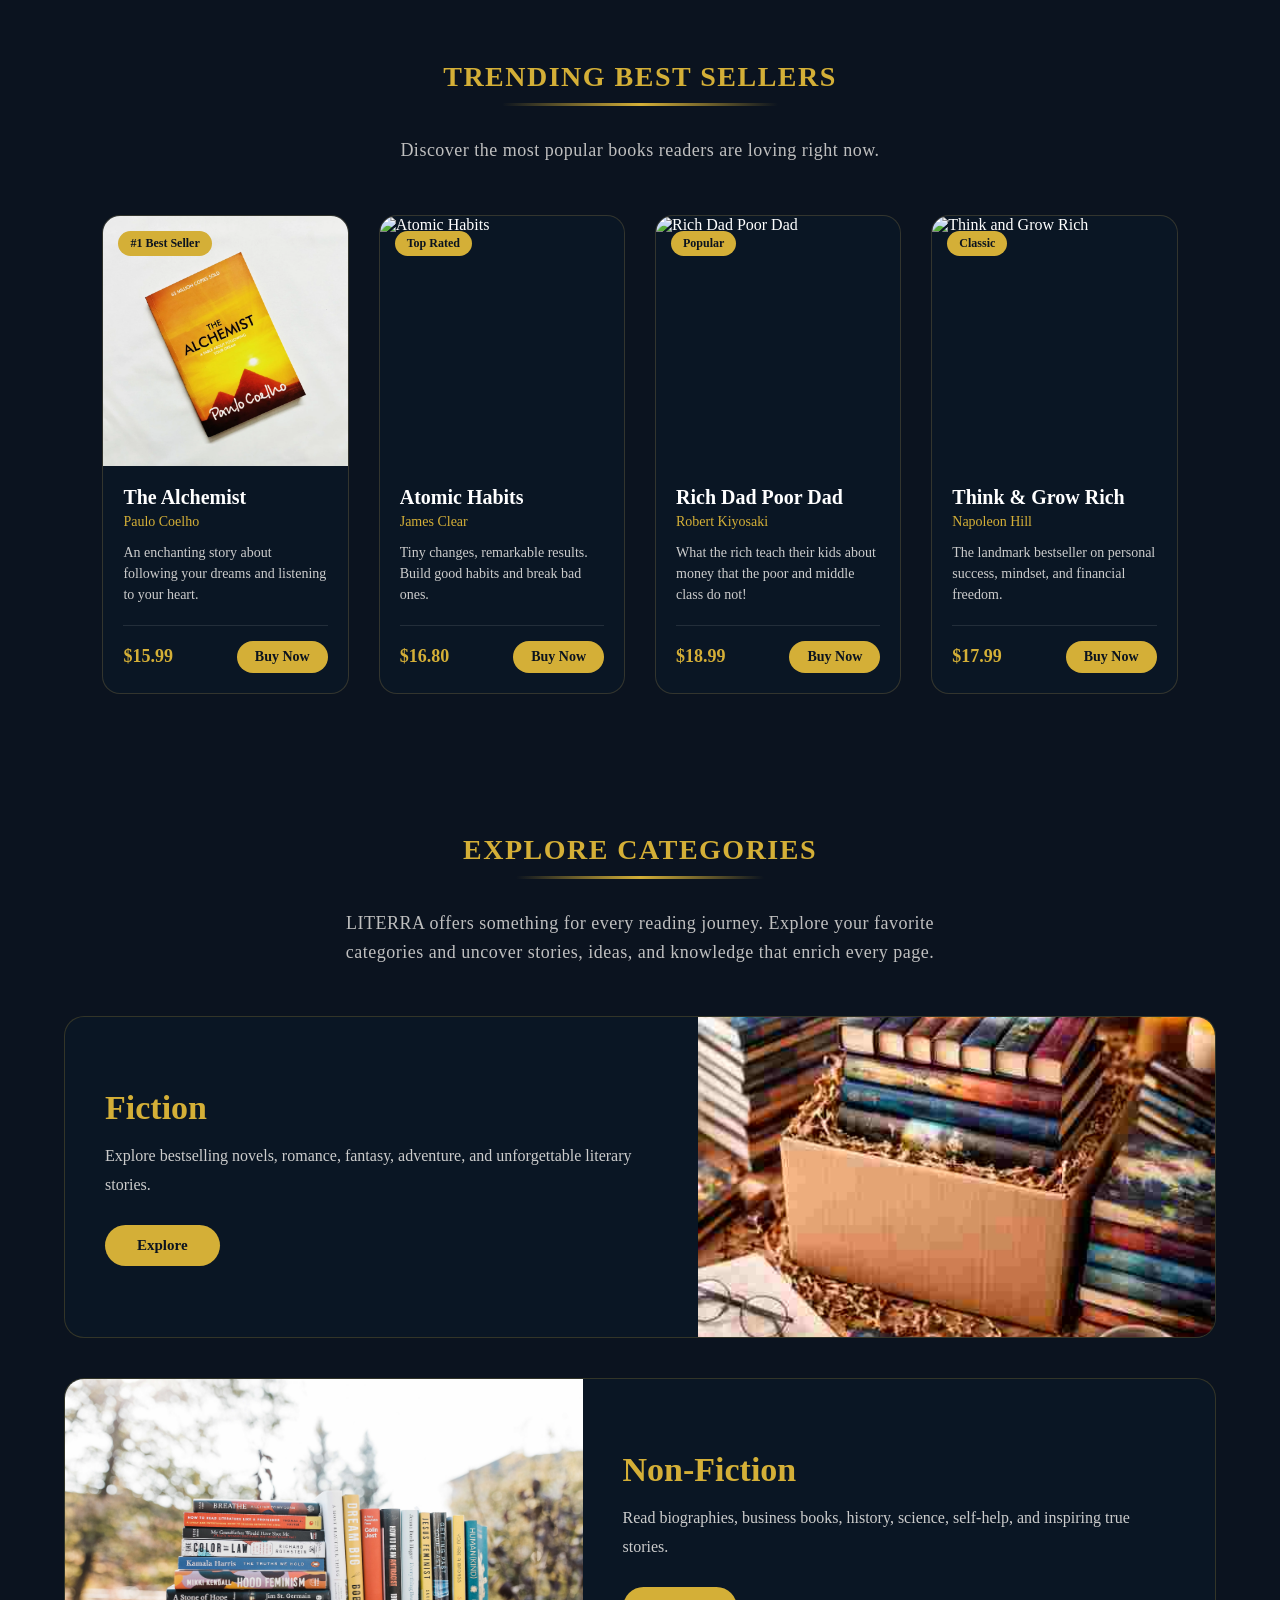
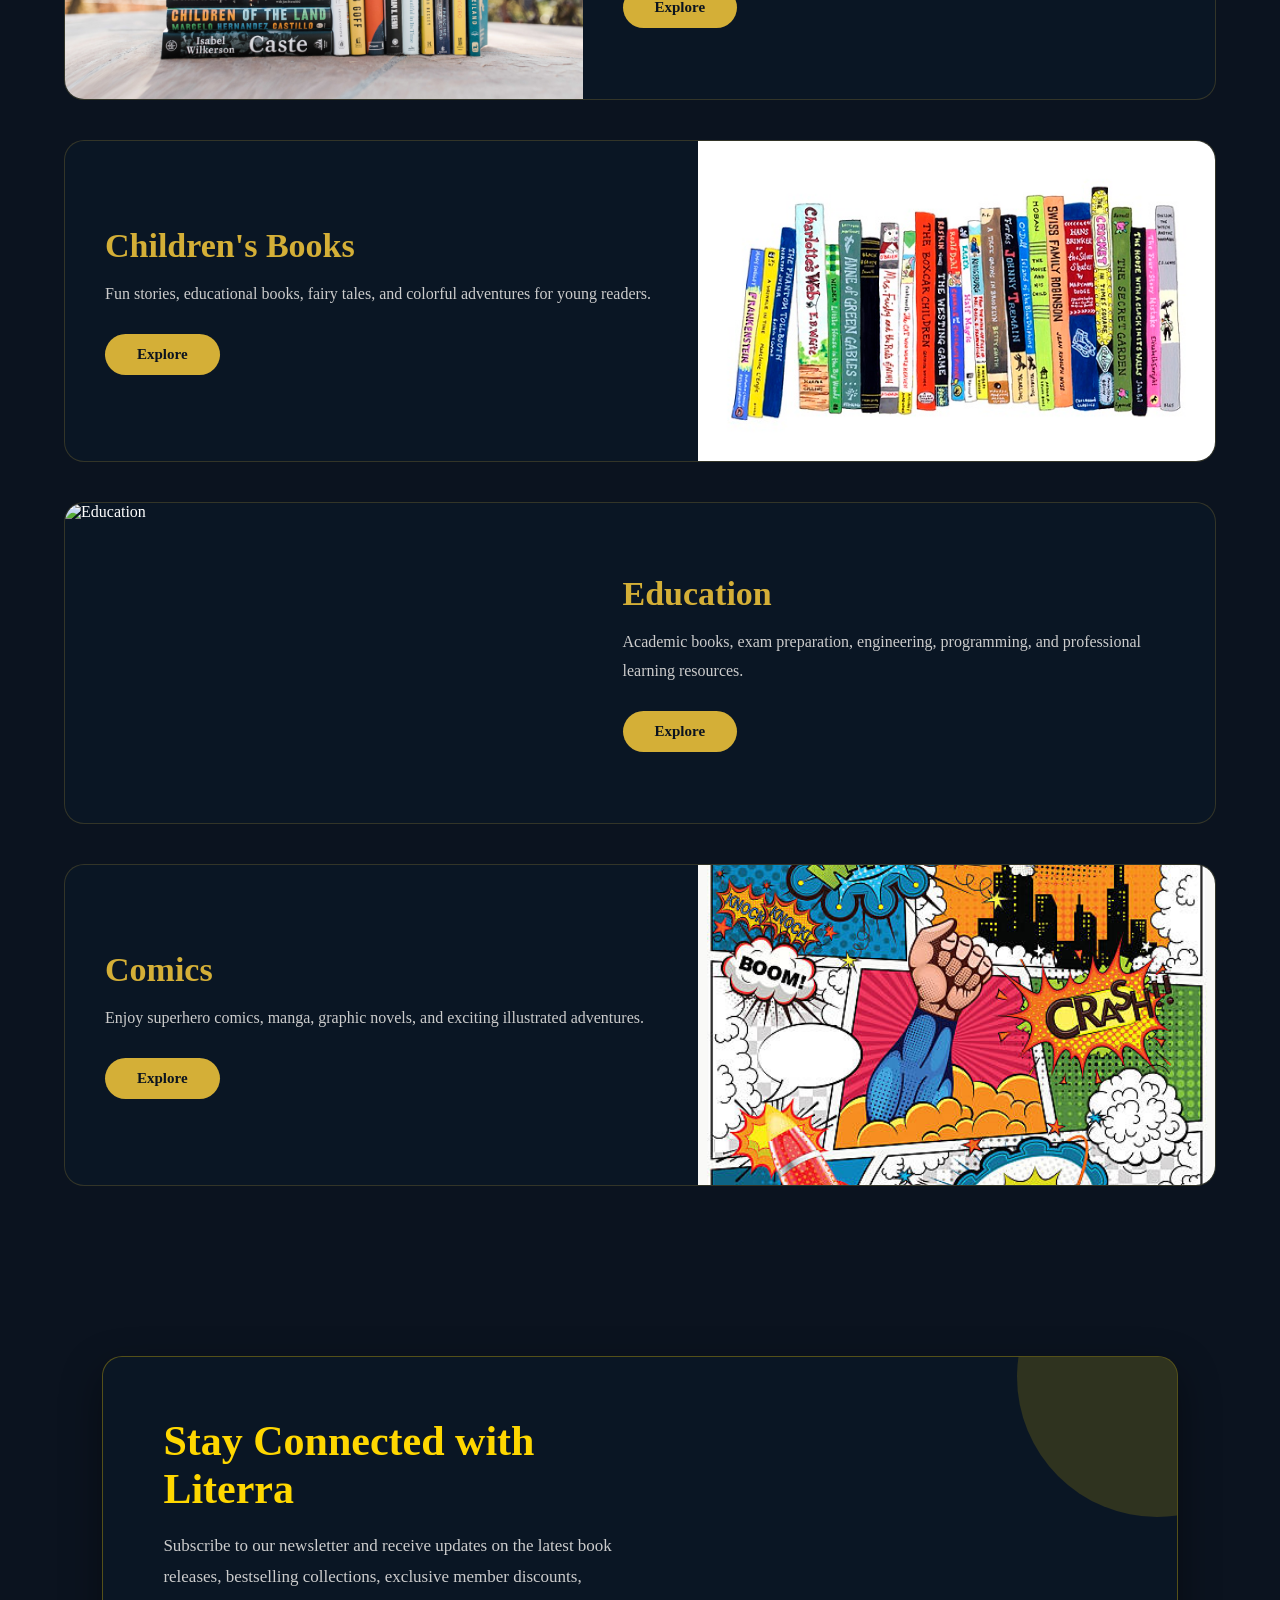
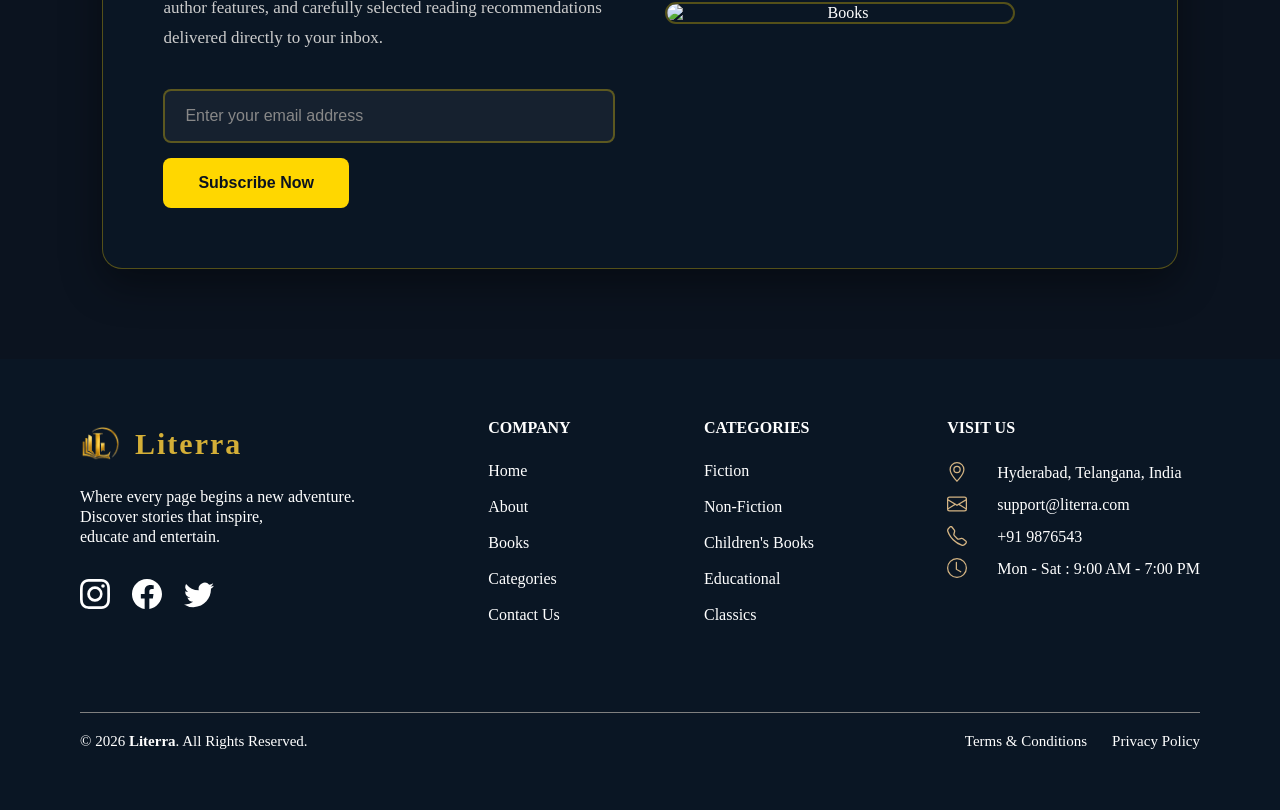
==== commit c1078213: "made some changes innall webpages" ====
--- a/index.html
+++ b/index.html
@@ -10,17 +10,17 @@
 
 <body>
     <header>
-    <div class="logo">
+   <a href="index.html"> <div class="logo">
         <img src="booksimg/logo.png" alt="Logo">
         <h1>Literra</h1>
-    </div>
+    </div></a>
 
     <nav>
          <ul>
             <li class="dropdown">
-                <a href="index.html" class="dropdown-btn">Home ▾</a>
+                <a href="index.html" class="dropdown-btn active-link">Home ▾</a>
                     <ul class="dropdown-menu">
-                        <li><a href="index.html">Home 1</a></li>
+                        <li><a href="index.html" class="active-link">Home 1</a></li>
                         <li><a href="home2.html">Home 2</a></li>
                     </ul>
             </li>
@@ -91,92 +91,72 @@
     </div>
 </section>
 
-<section class="magazine-books">
-
-<div class="title">
-<h2>Editor's Choice</h2>
-<p>Handpicked books recommended by the Literra editorial team.</p>
-</div>
-
-<div class="layout">
-
-<div class="featured">
-
-<img src="https://images.unsplash.com/photo-1544947950-fa07a98d237f?w=1200" alt="Featured Book">
-
-<div class="overlay">
-
-<div>
-
-<h3>Atomic Habits</h3>
-
-<p>
-Transform your life with small daily improvements and build habits that last forever.
-</p>
-
-<button>Read More</button>
-
-</div>
-
-</div>
-
-</div>
-
-<div class="side-books">
-
-<div class="book">
-
-<img src="booksimg/THEALCHEMIST.webp" alt="The Alchemist">
-
-<div class="info">
-
-<h4>The Alchemist</h4>
-
-<div class="author">Paulo Coelho</div>
-
-<p>Discover your personal legend.</p>
-
-<div class="price">$15.99</div>
-
-</div>
-
-</div>
-
-<div class="book">
-
-<img src="https://images.unsplash.com/photo-1519682337058-a94d519337bc?w=500" alt="Rich Dad Poor Dad">
-
-<div class="info">
-
-<h4>Rich Dad Poor Dad</h4>
-
-<div class="author">Robert Kiyosaki</div>
-
-<p>Learn financial freedom.</p>
-
-<div class="price">$18.99</div>
-
-</div>
-
-</div>
-
-<div class="book">
-
-<img src="https://images.unsplash.com/photo-1495446815901-a7297e633e8d?w=500" alt="Think and Grow Rich">
-
-<div class="info">
-
-<h4>Think and Grow Rich</h4>
-
-<div class="author">Napoleon Hill</div>
-
-<p>Master the mindset of success.</p>
-
-<div class="price">$17.99</div>
-</div>
-</div>
-</div>
-</div>
+<!-- ==================== TRENDING BEST SELLERS ==================== -->
+<section class="trending-bestsellers">
+    <div class="title">
+        <h2>Trending Best Sellers</h2>
+        <p>Discover the most popular books readers are loving right now.</p>
+    </div>
+
+    <div class="bestsellers-grid">
+
+        <div class="bestseller-card">
+            <div class="badge">#1 Best Seller</div>
+            <img src="booksimg/THEALCHEMIST.webp" alt="The Alchemist">
+            <div class="bestseller-info">
+                <h3>The Alchemist</h3>
+                <span class="author">Paulo Coelho</span>
+                <p>An enchanting story about following your dreams and listening to your heart.</p>
+                <div class="card-bottom">
+                    <span class="price">$15.99</span>
+                    <a href="#" class="buy-btn">Buy Now</a>
+                </div>
+            </div>
+        </div>
+
+        <div class="bestseller-card">
+            <div class="badge">Top Rated</div>
+            <img src="https://images.unsplash.com/photo-1544947950-fa07a98d237f?w=600" alt="Atomic Habits">
+            <div class="bestseller-info">
+                <h3>Atomic Habits</h3>
+                <span class="author">James Clear</span>
+                <p>Tiny changes, remarkable results. Build good habits and break bad ones.</p>
+                <div class="card-bottom">
+                    <span class="price">$16.80</span>
+                    <a href="#" class="buy-btn">Buy Now</a>
+                </div>
+            </div>
+        </div>
+
+        <div class="bestseller-card">
+            <div class="badge">Popular</div>
+            <img src="https://images.unsplash.com/photo-1519682337058-a94d519337bc?w=600" alt="Rich Dad Poor Dad">
+            <div class="bestseller-info">
+                <h3>Rich Dad Poor Dad</h3>
+                <span class="author">Robert Kiyosaki</span>
+                <p>What the rich teach their kids about money that the poor and middle class do not!</p>
+                <div class="card-bottom">
+                    <span class="price">$18.99</span>
+                    <a href="#" class="buy-btn">Buy Now</a>
+                </div>
+            </div>
+        </div>
+
+        <div class="bestseller-card">
+            <div class="badge">Classic</div>
+            <img src="https://images.unsplash.com/photo-1495446815901-a7297e633e8d?w=600" alt="Think and Grow Rich">
+            <div class="bestseller-info">
+                <h3>Think &amp; Grow Rich</h3>
+                <span class="author">Napoleon Hill</span>
+                <p>The landmark bestseller on personal success, mindset, and financial freedom.</p>
+                <div class="card-bottom">
+                    <span class="price">$17.99</span>
+                    <a href="#" class="buy-btn">Buy Now</a>
+                </div>
+            </div>
+        </div>
+
+    </div>
 </section>
 
 <section class="categories">
@@ -232,7 +212,7 @@
 
 <div class="category">
 <div class="image">
-<img src="https://images.unsplash.com/photo-1511108690759-009324a90311?w=1000" alt="Comics">
+<img src="booksimg/comic.jpg" alt="Comics">
 </div>
 <div class="content">
 <h3>Comics</h3>
@@ -275,10 +255,10 @@
 
     <div class="box">
 
-        <div class="logo-container">
+        <a href="index.html"><div class="logo-container">
         <img src="booksimg/logo.png" alt="Literra Logo" class="logo">
         <h1 class="logo-name">Literra</h1>
-        </div>
+        </div></a>
         <p>
             Where every page begins a new adventure.<br>
             Discover stories that inspire,<br>
@@ -350,7 +330,7 @@
             <i class="fa-solid fa-phone"> <svg xmlns="http://www.w3.org/2000/svg" width="20" height="20" fill="currentColor" class="bi bi-telephone" viewBox="0 0 16 16">
   <path d="M3.654 1.328a.678.678 0 0 0-1.015-.063L1.605 2.3c-.483.484-.661 1.169-.45 1.77a17.6 17.6 0 0 0 4.168 6.608 17.6 17.6 0 0 0 6.608 4.168c.601.211 1.286.033 1.77-.45l1.034-1.034a.678.678 0 0 0-.063-1.015l-2.307-1.794a.68.68 0 0 0-.58-.122l-2.19.547a1.75 1.75 0 0 1-1.657-.459L5.482 8.062a1.75 1.75 0 0 1-.46-1.657l.548-2.19a.68.68 0 0 0-.122-.58zM1.884.511a1.745 1.745 0 0 1 2.612.163L6.29 2.98c.329.423.445.974.315 1.494l-.547 2.19a.68.68 0 0 0 .178.643l2.457 2.457a.68.68 0 0 0 .644.178l2.189-.547a1.75 1.75 0 0 1 1.494.315l2.306 1.794c.829.645.905 1.87.163 2.611l-1.034 1.034c-.74.74-1.846 1.065-2.877.702a18.6 18.6 0 0 1-7.01-4.42 18.6 18.6 0 0 1-4.42-7.009c-.362-1.03-.037-2.137.703-2.877z"/>
 </svg></i>
-            +91 9876543210
+            +91 9876543
         </p>
 
         <p>
@@ -365,8 +345,17 @@
 
 </div>
 
-<div class="copyright">
-    &copy; 2026 <strong>Literra</strong>. All Rights Reserved.
+<div class="footer-bottom">
+
+    <div class="copyright">
+        &copy; 2026 <strong>Literra</strong>. All Rights Reserved.
+    </div>
+
+    <div class="footer-links">
+        <a href="terms.html">Terms &amp; Conditions</a>
+        <a href="privacy.html">Privacy Policy</a>
+    </div>
+
 </div>
 </footer>
 
--- a/home.css
+++ b/home.css
@@ -1,4 +1,4 @@
-* {
+    * {
     margin: 0;
     padding: 0;
     box-sizing: border-box;
@@ -333,133 +333,191 @@
     display: block;
 }
 
-/* ==================== MAGAZINE & BOOKS SECTION ==================== */
-.magazine-books {
-    padding: 5px 8%;
-}
-
-.title {
+/* ==================== TRENDING BEST SELLERS ==================== */
+.trending-bestsellers {
+    padding: 60px 8%;
+}
+
+.trending-bestsellers .title {
     text-align: center;
-    margin-bottom: 60px;
-}
-
-.title h2 {
+    margin-bottom: 50px;
+    position: relative;
+}
+
+.trending-bestsellers .title h2 {
+    color: #d4af37;
+    font-size: 28px;
+    font-family: 'Times New Roman', serif;
+    font-weight: bold;
+    letter-spacing: 1.5px;
+    text-transform: uppercase;
+    margin-bottom: 15px;
+    position: relative;
+    display: inline-block;
+}
+
+/* Gold Gradient Underline Accent */
+.trending-bestsellers .title h2::after {
+    content: '';
+    display: block;
+    width: 70%;
+    height: 3px;
+    background: linear-gradient(90deg, transparent, #D4AF37, transparent);
+    margin: 10px auto 0 auto;
+    border-radius: 2px;
+}
+
+.trending-bestsellers .title p {
+    color: #bfbfbf;
+    font-size: 18px;
+    letter-spacing: 0.5px;
+    max-width: 600px;
+    margin: 15px auto 0 auto;
+    line-height: 1.6;
+}
+
+/* Light Mode Support */
+body.light-mode .trending-bestsellers .title h2 {
     color: #D4AF37;
-    font-size: 44px;
-}
-
-.title p {
-    color: #bfbfbf;
-    margin-top: 12px;
-}
-
-.layout {
+}
+
+body.light-mode .trending-bestsellers .title h2::after {
+    background: linear-gradient(90deg, transparent, #b89455, transparent);
+}
+
+body.light-mode .trending-bestsellers .title p {
+    color: #555555;
+}
+
+/* Mobile Responsiveness */
+@media (max-width: 768px) {
+    .trending-bestsellers .title h2 {
+        font-size: 32px;
+    }
+    
+    .trending-bestsellers .title p {
+        font-size: 15px;
+    }
+}
+
+.bestsellers-grid {
     display: grid;
-    grid-template-columns: 2fr 1.2fr;
-    gap: 35px;
-}
-
-.featured {
-    position: relative;
-    overflow: hidden;
-    border-radius: 24px;
-    height: 650px;
-}
-
-.featured img {
-    width: 100%;
-    height: 100%;
-    object-fit: cover;
-    transition: .5s;
-}
-
-.featured:hover img {
-    transform: scale(1.08);
-}
-
-.overlay {
-    position: absolute;
-    inset: 0;
-    background: linear-gradient(to top, rgba(0,0,0,.92), rgba(0,0,0,.1));
-    display: flex;
-    align-items: flex-end;
-    padding: 40px;
-}
-
-.overlay h3 {
-    font-size: 42px;
-    margin-bottom: 10px;
-    color: #fff;
-}
-
-.overlay p {
-    color: #ddd;
-    line-height: 1.8;
-    margin-bottom: 20px;
-}
-
-.overlay button {
-    padding: 14px 32px;
-    border: none;
-    border-radius: 40px;
-    background: #D4AF37;
-    color: white;
-    font-weight: 600;
-    cursor: pointer;
-}
-
-.overlay button:HOVER {
-    background-color: #D4AF37;
-    cursor: pointer;
-    color: black;
-}
-
-.side-books {
-    display: grid;
-    grid-template-columns: 1fr;
-    gap: 25px;
-}
-
-.book {
-    display: flex;
-    gap: 20px;
-    background: #1a1a1a;
+    grid-template-columns: repeat(4, 1fr);
+    gap: 30px;
+}
+
+.bestseller-card {
+    background: rgb(10, 22, 36);
+    border: 1px solid rgba(212, 175, 85, 0.2);
     border-radius: 18px;
     overflow: hidden;
-    transition: .4s;
-}
-
-.book:hover {
-    transform: translateX(8px);
-    box-shadow: 0 15px 30px rgba(212,175,55,.2);
-}
-
-.book img {
-    width: 140px;
-    height: 180px;
+    position: relative;
+    display: flex;
+    flex-direction: column;
+    transition: transform 0.3s ease, box-shadow 0.3s ease;
+}
+
+.bestseller-card:hover {
+    transform: translateY(-8px);
+    box-shadow: 0 15px 30px rgba(212, 175, 55, 0.2);
+}
+
+.bestseller-card .badge {
+    position: absolute;
+    top: 15px;
+    left: 15px;
+    background: #D4AF37;
+    color: #0b131f;
+    font-size: 12px;
+    font-weight: bold;
+    padding: 5px 12px;
+    border-radius: 20px;
+    z-index: 2;
+}
+
+.bestseller-card img {
+    width: 100%;
+    height: 250px;
     object-fit: cover;
-}
-
-.info {
-    padding: 18px;
-    color: WHITE;
-}
-
-.info h4 {
-    margin-bottom: 8px;
-    color: #fff;
-}
-
-.author {
+    transition: transform 0.5s ease;
+}
+
+.bestseller-card:hover img {
+    transform: scale(1.05);
+}
+
+.bestseller-info {
+    padding: 20px;
+    display: flex;
+    flex-direction: column;
+    flex-grow: 1;
+}
+
+.bestseller-info h3 {
+    font-size: 20px;
+    color: #ffffff;
+    margin-bottom: 5px;
+}
+
+.bestseller-info .author {
     color: #D4AF37;
-    margin-bottom: 10px;
-}
-
-.price {
-    margin-top: 12px;
+    font-size: 14px;
+    margin-bottom: 12px;
+}
+
+.bestseller-info p {
+    color: #cccccc;
+    font-size: 14px;
+    line-height: 1.5;
+    margin-bottom: 20px;
+    flex-grow: 1;
+}
+
+.card-bottom {
+    display: flex;
+    justify-content: space-between;
+    align-items: center;
+    border-top: 1px solid rgba(255, 255, 255, 0.1);
+    padding-top: 15px;
+}
+
+.card-bottom .price {
+    font-size: 18px;
+    font-weight: bold;
     color: #D4AF37;
-    font-weight: 600;
-    font-size: 20px;
+}
+
+.card-bottom .buy-btn {
+    background: #D4AF37;
+    color: #0b131f;
+    padding: 8px 18px;
+    border-radius: 20px;
+    font-size: 14px;
+    font-weight: bold;
+    transition: background 0.3s ease, color 0.3s ease;
+}
+
+.card-bottom .buy-btn:hover {
+    background: #ffffff;
+    color: #0b131f;
+}
+
+/* Light Mode Overrides */
+body.light-mode .bestseller-card {
+    background: #ffffff;
+    border: 1px solid rgba(0, 0, 0, 0.08);
+}
+
+body.light-mode .bestseller-info h3 {
+    color: #182331;
+}
+
+body.light-mode .bestseller-info p {
+    color: #555555;
+}
+
+body.light-mode .card-bottom {
+    border-top-color: rgba(0, 0, 0, 0.08);
 }
 
 /* ==================== CATEGORIES SECTION ==================== */
@@ -468,70 +526,189 @@
     margin: 80px auto;
 }
 
+/* Section Heading Style */
+.categories .title {
+    text-align: center;
+    margin-bottom: 50px;
+    position: relative;
+}
+
+.categories .title h2 {
+    color:#D4AF37;
+    font-size: 28px;
+    font-family: 'Times New Roman', serif;
+    font-weight: bold;
+    letter-spacing: 1.5px;
+    text-transform: uppercase;
+    margin-bottom: 15px;
+    position: relative;
+    display: inline-block;
+}
+
+/* Gold Gradient Underline Accent */
+.categories .title h2::after {
+    content: '';
+    display: block;
+    width: 70%;
+    height: 3px;
+    background: linear-gradient(90deg, transparent, #D4AF37, transparent);
+    margin: 10px auto 0 auto;
+    border-radius: 2px;
+}
+
+.categories .title p {
+    color: #bfbfbf;
+    font-size: 18px;
+    letter-spacing: 0.5px;
+    max-width: 650px;
+    margin: 15px auto 0 auto;
+    line-height: 1.6;
+}
+
+/* Category Cards Layout */
 .category {
     display: flex;
     align-items: center;
-    background: rgb(10,22,36);
+    background: rgb(10, 22, 36);
+    border: 1px solid rgba(212, 175, 55, 0.2);
     border-radius: 20px;
     overflow: hidden;
     margin-bottom: 40px;
-    transition: .4s;
+    transition: transform 0.4s ease, box-shadow 0.4s ease;
 }
 
 .category:hover {
     transform: translateY(-8px);
-    box-shadow: 0 20px 40px rgba(212,175,55,.2);
+    box-shadow: 0 20px 40px rgba(212, 175, 55, 0.2);
 }
 
 .category:nth-child(even) {
     flex-direction: row-reverse;
 }
 
-.image {
+.category .image {
     width: 45%;
-}
-
-.image img {
+    overflow: hidden;
+}
+
+.category .image img {
     width: 100%;
     height: 320px;
     object-fit: cover;
     display: block;
-}
-
-.content {
+    transition: transform 0.5s ease;
+}
+
+.category:hover .image img {
+    transform: scale(1.05);
+}
+
+.category .content {
     width: 55%;
     padding: 40px;
 }
 
-.content h3 {
-    font-family: 'Cinzel', serif, system-ui;
+.category .content h3 {
+    font-family: 'Times New Roman', serif;
     color: #D4AF37;
     font-size: 34px;
+    font-weight: bold;
     margin-bottom: 15px;
 }
 
-.content p {
+.category .content p {
     color: #ccc;
+    font-size: 16px;
     line-height: 1.8;
     margin-bottom: 25px;
 }
 
-.content a {
+.category .content a {
     display: inline-block;
-    padding: 12px 30px;
+    padding: 12px 32px;
     background: #D4AF37;
-    color: white;
+    color: #0b131f;
     text-decoration: none;
     border-radius: 30px;
-    font-weight: 600;
-}
-
-.content a:hover {
-    background: #D4AF37;
-    color: black;
-    cursor: pointer;
-}
-
+    font-weight: bold;
+    font-size: 15px;
+    transition: background 0.3s ease, color 0.3s ease, transform 0.3s ease;
+}
+
+.category .content a:hover {
+    background: #ffffff;
+    color: #0b131f;
+    transform: translateY(-2px);
+}
+
+/* Light Mode Support */
+body.light-mode .categories .title h2 {
+    color: #D4AF37;
+    font-size: 28px;
+}
+
+body.light-mode .categories .title h2::after {
+    background: linear-gradient(90deg, transparent, #b89455, transparent);
+}
+
+body.light-mode .categories .title p {
+    color: #555555;
+}
+
+body.light-mode .category {
+    background: #ffffff;
+    border: 1px solid rgba(0, 0, 0, 0.08);
+}
+
+body.light-mode .category .content h3 {
+    color: #D4AF37;
+}
+
+body.light-mode .category .content p {
+    color: #444444;
+}
+
+body.light-mode .category .content a {
+    background: #d4af37;
+    color: #ffffff;
+}
+
+body.light-mode .category .content a:hover {
+    background: #182331;
+    color: #ffffff;
+}
+
+/* Mobile Responsiveness */
+@media (max-width: 900px) {
+    .category,
+    .category:nth-child(even) {
+        flex-direction: column;
+    }
+
+    .category .image,
+    .category .content {
+        width: 100%;
+    }
+
+    .category .image img {
+        height: 240px;
+    }
+
+    .category .content {
+        padding: 30px 20px;
+        text-align: center;
+    }
+}
+
+@media (max-width: 768px) {
+    .categories .title h2 {
+        font-size: 32px;
+    }
+    
+    .categories .title p {
+        font-size: 15px;
+    }
+}
 /* ==================== NEWSLETTER SECTION ==================== */
 .newsletter {
     padding: 90px 8%;
@@ -633,6 +810,170 @@
     border-radius: 40PX;
 }
 
+
+/* ==================== NEWSLETTER (DARK & LIGHT TOGGLE) ==================== */
+.newsletter {
+    padding: 90px 8%;
+    background: #0b131f; /* Dark default background */
+    transition: background 0.3s ease;
+}
+
+.newsletter-box {
+    max-width: 1100px;
+    margin: auto;
+    background: rgb(10, 22, 36); /* Dark card background */
+    border: 1px solid rgba(255, 215, 0, 0.3);
+    border-radius: 20px;
+    display: flex;
+    align-items: center;
+    justify-content: space-between;
+    gap: 50px;
+    padding: 60px;
+    box-shadow: 0 15px 40px rgba(0, 0, 0, 0.4);
+    overflow: hidden;
+    position: relative;
+    transition: background 0.3s ease, border-color 0.3s ease, box-shadow 0.3s ease;
+}
+
+.newsletter-box::before {
+    content: "";
+    position: absolute;
+    width: 280px;
+    height: 280px;
+    background: #FFD700;
+    border-radius: 50%;
+    top: -120px;
+    right: -120px;
+    opacity: 0.15;
+}
+
+.newsletter-content {
+    flex: 1;
+}
+
+.newsletter-content h2 {
+    font-size: 42px;
+    font-family: 'Times New Roman', serif;
+    color: #FFD700;
+    margin-bottom: 18px;
+    transition: color 0.3s ease;
+}
+
+.newsletter-content p {
+    color: #cccccc;
+    font-size: 17px;
+    line-height: 1.8;
+    margin-bottom: 35px;
+    transition: color 0.3s ease;
+}
+
+.newsletter-form {
+    display: flex;
+    gap: 15px;
+    flex-wrap: wrap;
+}
+
+.newsletter-form input {
+    flex: 1;
+    min-width: 260px;
+    padding: 16px 20px;
+    background: rgba(255, 255, 255, 0.05);
+    color: #ffffff;
+    border: 2px solid rgba(255, 215, 0, 0.3);
+    border-radius: 8px;
+    outline: none;
+    font-size: 16px;
+    transition: all 0.3s ease;
+}
+
+.newsletter-form input::placeholder {
+    color: #888888;
+}
+
+.newsletter-form input:focus {
+    border-color: #FFD700;
+    background: rgba(255, 255, 255, 0.1);
+}
+
+.newsletter-form button {
+    padding: 16px 35px;
+    background: #FFD700;
+    color: #0b131f;
+    border: none;
+    border-radius: 8px;
+    font-size: 16px;
+    font-weight: bold;
+    cursor: pointer;
+    transition: all 0.3s ease;
+}
+
+.newsletter-form button:hover {
+    background: #ffffff;
+    color: #0b131f;
+    transform: translateY(-2px);
+}
+
+.newsletter-image {
+    flex: 1;
+    text-align: center;
+}
+
+.newsletter-image img {
+    width: 100%;
+    max-width: 350px;
+    border-radius: 40px;
+    border: 2px solid rgba(255, 215, 0, 0.3);
+    transition: border-color 0.3s ease;
+}
+
+/* ==================== LIGHT MODE TOGGLE OVERRIDES ==================== */
+body.light-mode .newsletter {
+    background: #f5f2eb;
+}
+
+body.light-mode .newsletter-box {
+    background: #ffffff;
+    border-color: rgba(255, 215, 0, 0.4);
+    box-shadow: 0 15px 40px rgba(0, 0, 0, 0.08);
+}
+
+body.light-mode .newsletter-content h2 {
+    color: #0b131f;
+}
+
+body.light-mode .newsletter-content p {
+    color: #555555;
+}
+
+body.light-mode .newsletter-form input {
+    background: #f9f9f9;
+    color: #182331;
+    border-color: #dddddd;
+}
+
+body.light-mode .newsletter-form input::placeholder {
+    color: #999999;
+}
+
+body.light-mode .newsletter-form input:focus {
+    border-color: #FFD700;
+    background: #ffffff;
+}
+
+body.light-mode .newsletter-form button {
+    background: #FFD700;
+    color: #0b131f;
+}
+
+body.light-mode .newsletter-form button:hover {
+    background: #0b131f;
+    color: #ffffff;
+}
+
+body.light-mode .newsletter-image img {
+    border-color: rgba(0, 0, 0, 0.08);
+}
+
 /* ==================== FOOTER ==================== */
 footer {
     background: rgb(10,22,36);
@@ -697,6 +1038,10 @@
     color: gold;
 }
 
+.box:hover{
+    color: #D4AF37;
+}
+
 .logo {
     font-size: 25px;
     color: gold;
@@ -713,7 +1058,7 @@
 }
 
 .social i:hover {
-    color: gold;
+    color:#D4AF37;
 }
 
 .contact p {
@@ -729,14 +1074,47 @@
     margin-right: 10px;
 }
 
+/* ==================== FOOTER BOTTOM ==================== */
+
+.footer-bottom {
+    width: 100%;
+    display: flex;
+    flex-direction: row;
+    justify-content: space-between;
+    align-items: center;
+    gap: 20px;
+    margin-top: 40px;
+    padding-top: 20px;
+    border-top: 1px solid gray;
+    font-size: 16px;
+}
+
 .copyright {
-    text-align: center;
-    margin-top: 40px;
-    border-top: 1px solid gray;
-    padding-top: 20px;
-    font-size: 16px;
-}
-
+    color: white;
+    text-align: left;
+    margin: 0;
+    padding: 0;
+    font-size: 15px;
+}
+
+.footer-links {
+    display: flex;
+    align-items: center;
+    gap: 25px;
+}
+
+.footer-links a {
+    display: inline-block;
+    color: white;
+    text-decoration: none;
+    margin: 0;
+    font-size: 15px;
+    transition: color 0.3s ease;
+}
+
+.footer-links a:hover {
+    color: #D4AF37;
+}
 /* ==================== MEDIA QUERIES ==================== */
 @media(max-width:992px) {
     .about {
